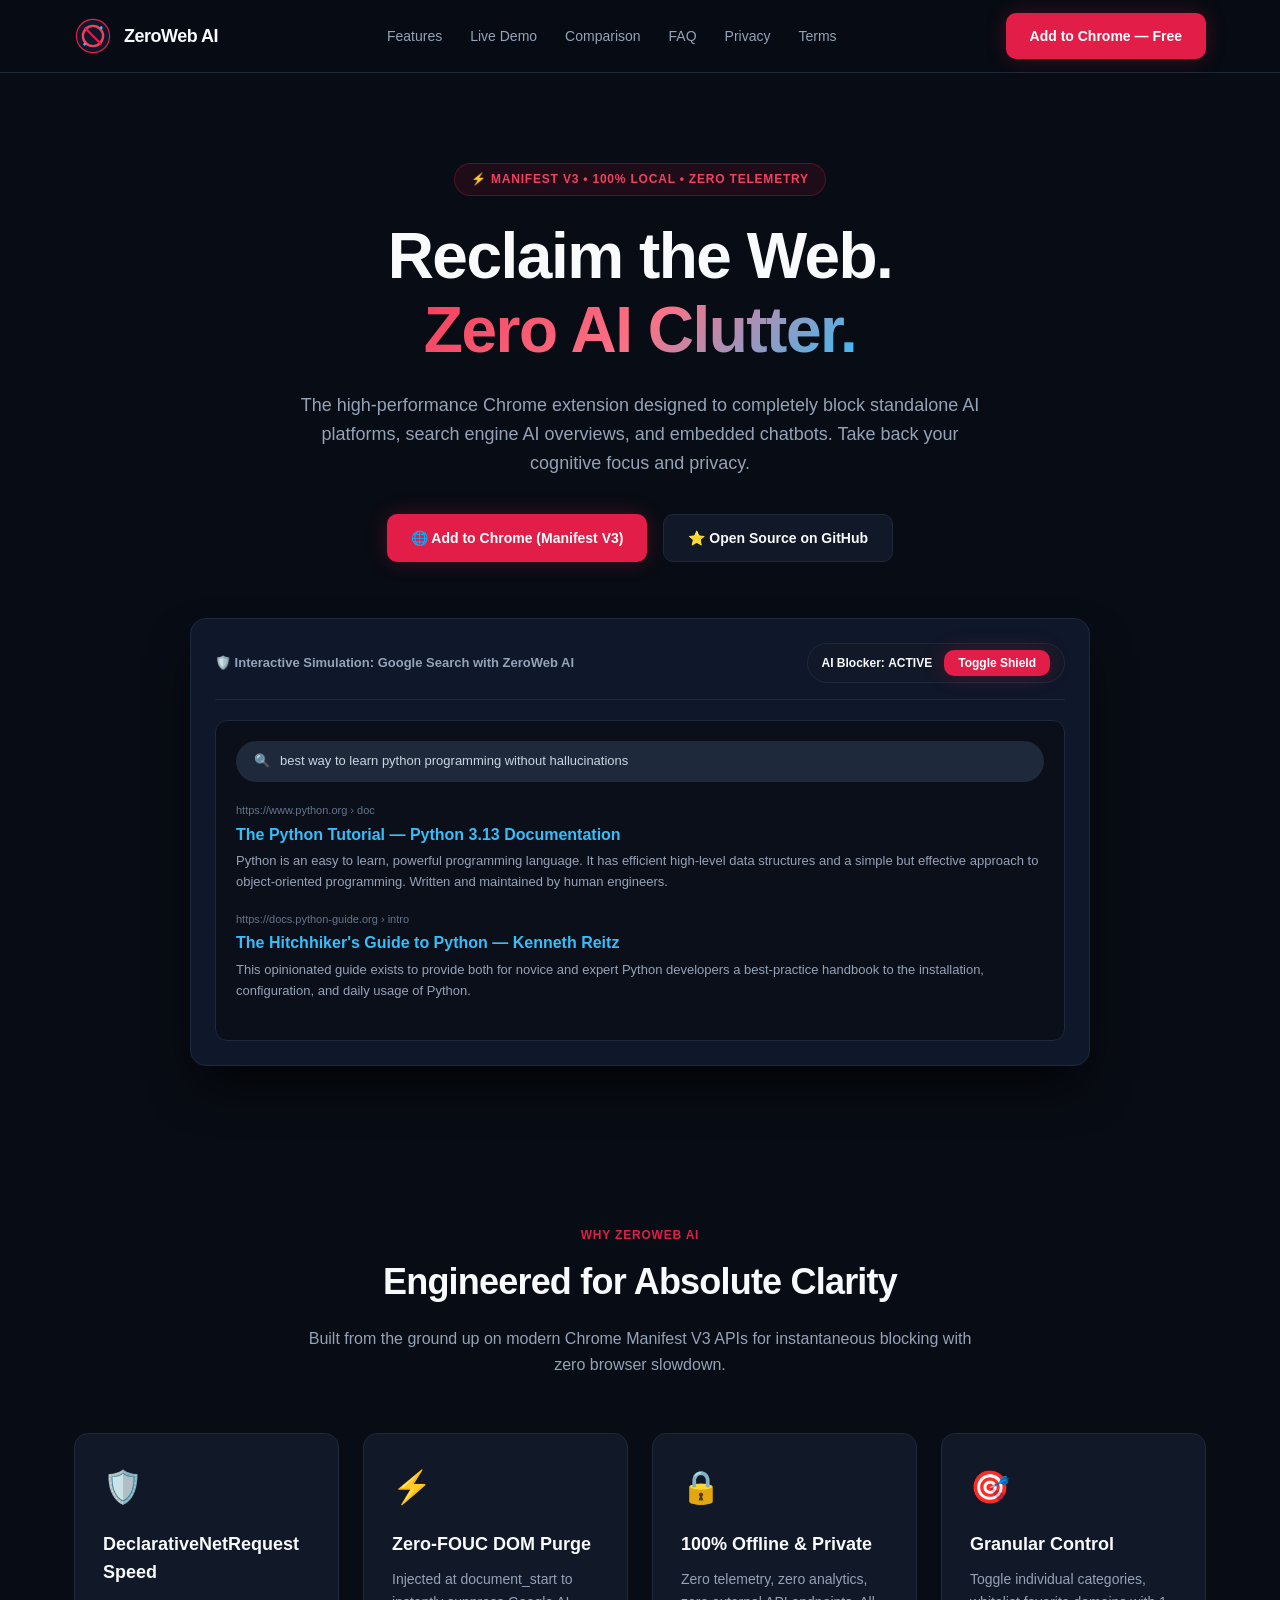
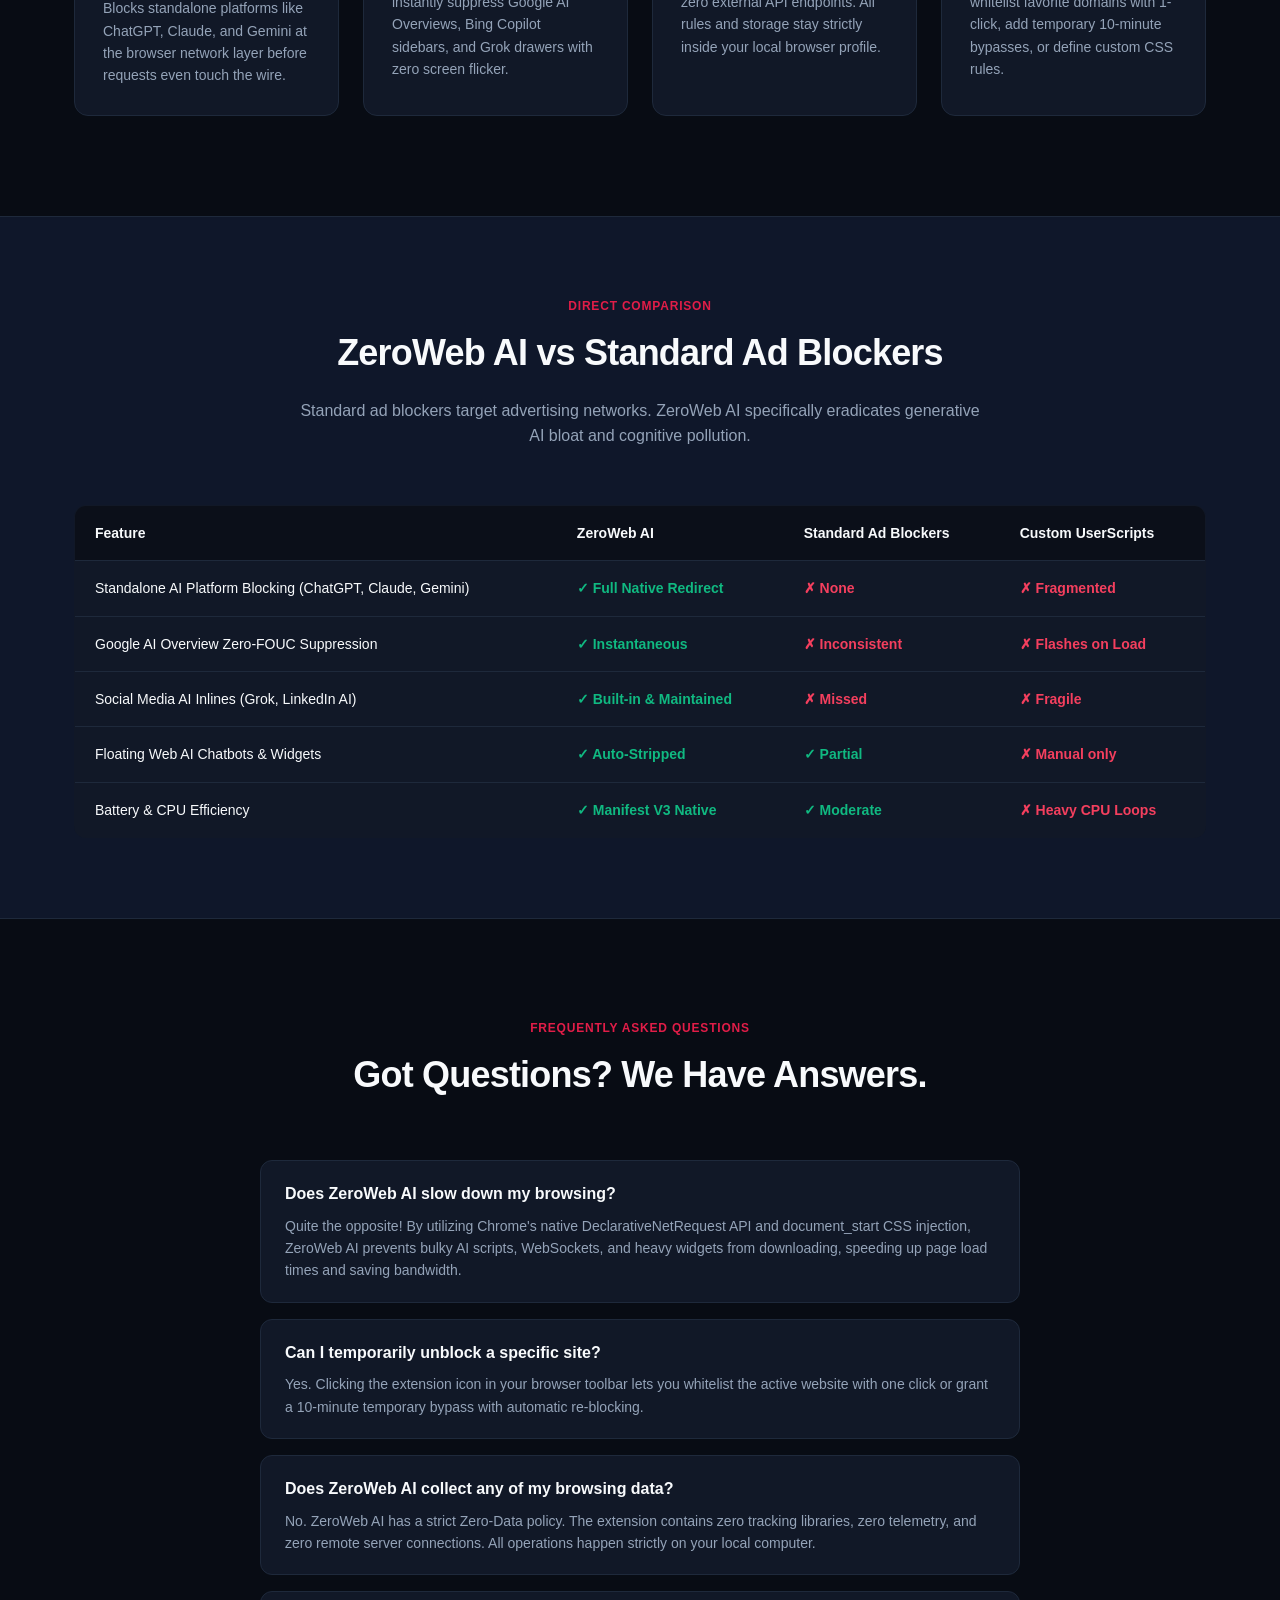
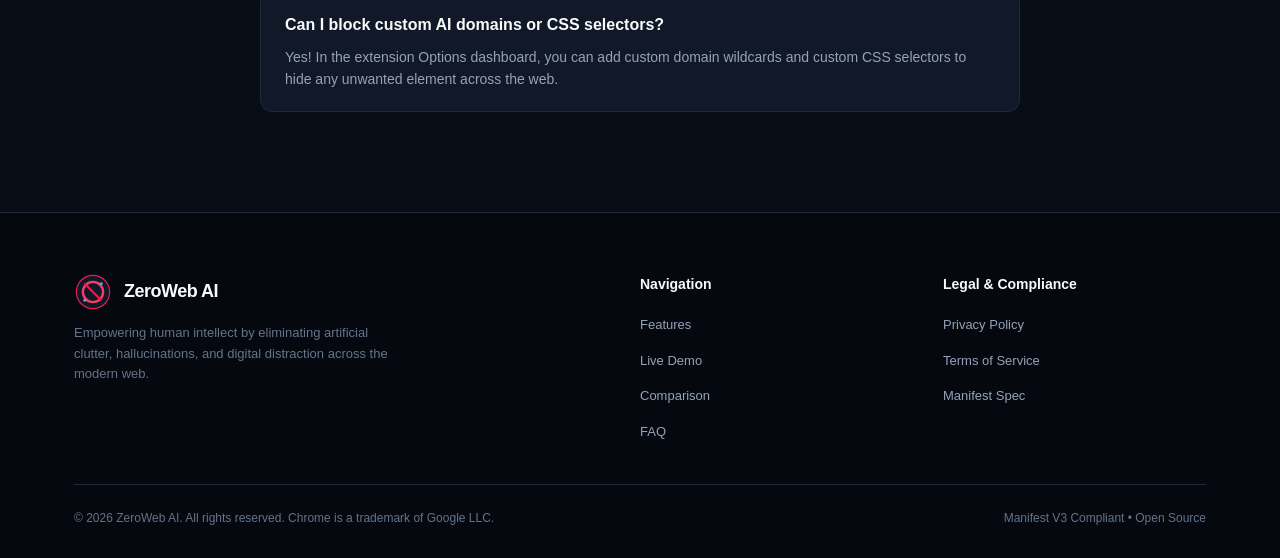
==== website/index.html @ 83c86792 "feat: complete initial production-ready build of ZeroWeb AI extension and website" ====
<!DOCTYPE html>
<html lang="en">
<head>
  <meta charset="UTF-8">
  <meta name="viewport" content="width=device-width, initial-scale=1.0">
  <title>ZeroWeb AI - The Ultimate AI Blocker Chrome Extension</title>
  <meta name="description" content="Block standalone generative AI platforms, search engine AI overviews, embedded chatbots, and AI clutter with native Manifest V3 speed. Reclaim a human web.">
  <link rel="icon" type="image/x-icon" href="favicon.ico">
  <link rel="stylesheet" href="styles.css">
</head>
<body>
  <!-- Header / Navigation -->
  <header class="site-header">
    <div class="container nav-wrap">
      <a href="index.html" class="brand">
        <svg xmlns="http://www.w3.org/2000/svg" viewBox="0 0 128 128" width="36" height="36" class="brand-logo">
          <circle cx="64" cy="64" r="56" fill="#0F172A" stroke="#E11D48" stroke-width="4" />
          <circle cx="64" cy="64" r="34" fill="none" stroke="#F43F5E" stroke-width="8" />
          <line x1="38" y1="38" x2="90" y2="90" stroke="#E11D48" stroke-width="8" stroke-linecap="round" />
          <circle cx="92" cy="36" r="4.5" fill="#38BDF8" />
          <circle cx="36" cy="92" r="4.5" fill="#38BDF8" />
        </svg>
        <span class="brand-title">ZeroWeb AI</span>
      </a>
      <nav class="nav-links">
        <a href="#features">Features</a>
        <a href="#demo">Live Demo</a>
        <a href="#comparison">Comparison</a>
        <a href="#faq">FAQ</a>
        <a href="privacy.html">Privacy</a>
        <a href="terms.html">Terms</a>
      </nav>
      <a href="#install" class="btn btn-primary">Add to Chrome — Free</a>
    </div>
  </header>

  <!-- Hero Section -->
  <section class="hero">
    <div class="container">
      <div class="hero-badge">⚡ Manifest V3 &bull; 100% Local &bull; Zero Telemetry</div>
      <h1>
        Reclaim the Web.<br>
        <span class="highlight">Zero AI Clutter.</span>
      </h1>
      <p class="hero-subtitle">
        The high-performance Chrome extension designed to completely block standalone AI platforms, search engine AI overviews, and embedded chatbots. Take back your cognitive focus and privacy.
      </p>

      <div class="hero-cta" id="install">
        <a href="#" class="btn btn-primary" onclick="alert('Ready to upload to Chrome Web Store! Load unpacked folder in chrome://extensions to use immediately.'); return false;">
          <span>🌐 Add to Chrome (Manifest V3)</span>
        </a>
        <a href="https://github.com" target="_blank" class="btn btn-secondary">
          <span>⭐ Open Source on GitHub</span>
        </a>
      </div>

      <!-- Interactive Before/After Demo -->
      <div class="demo-preview" id="demo">
        <div class="demo-bar">
          <div class="demo-title">
            <span>🛡️ Interactive Simulation: Google Search with ZeroWeb AI</span>
          </div>
          <div class="demo-toggle-switch">
            <span class="demo-switch-label" id="demoStatusLabel">AI Blocker: <strong>ACTIVE</strong></span>
            <button class="btn btn-primary" id="demoToggleBtn" style="padding: 6px 14px; font-size: 12px;">Toggle Shield</button>
          </div>
        </div>

        <div class="mock-search-engine">
          <div class="mock-search-input">
            <span>🔍</span>
            <span>best way to learn python programming without hallucinations</span>
          </div>

          <!-- Mock AI Overview Container (Toggled by user) -->
          <div class="mock-ai-overview" id="mockAiBox" style="display: none;">
            <div class="mock-ai-header">
              <span>✨ Generative AI Overview (Unverified)</span>
            </div>
            <div class="mock-ai-content">
              Python is a high-level programming language invented in 1991. You should try memorizing every library at once or installing random packages. Here is a hallucinated summary of things that might or might not work...
            </div>
          </div>

          <!-- Authentic Organic Results -->
          <div class="mock-result">
            <div class="mock-result-link">https://www.python.org &rsaquo; doc</div>
            <div class="mock-result-title">The Python Tutorial &mdash; Python 3.13 Documentation</div>
            <div class="mock-result-snippet">Python is an easy to learn, powerful programming language. It has efficient high-level data structures and a simple but effective approach to object-oriented programming. Written and maintained by human engineers.</div>
          </div>

          <div class="mock-result">
            <div class="mock-result-link">https://docs.python-guide.org &rsaquo; intro</div>
            <div class="mock-result-title">The Hitchhiker's Guide to Python &mdash; Kenneth Reitz</div>
            <div class="mock-result-snippet">This opinionated guide exists to provide both for novice and expert Python developers a best-practice handbook to the installation, configuration, and daily usage of Python.</div>
          </div>
        </div>
      </div>
    </div>
  </section>

  <!-- Features Grid -->
  <section class="features-section" id="features">
    <div class="container">
      <div class="section-header">
        <span class="section-tag">Why ZeroWeb AI</span>
        <h2>Engineered for Absolute Clarity</h2>
        <p>Built from the ground up on modern Chrome Manifest V3 APIs for instantaneous blocking with zero browser slowdown.</p>
      </div>

      <div class="features-grid">
        <div class="feature-card">
          <span class="feature-icon">🛡️</span>
          <h3>DeclarativeNetRequest Speed</h3>
          <p>Blocks standalone platforms like ChatGPT, Claude, and Gemini at the browser network layer before requests even touch the wire.</p>
        </div>

        <div class="feature-card">
          <span class="feature-icon">⚡</span>
          <h3>Zero-FOUC DOM Purge</h3>
          <p>Injected at document_start to instantly suppress Google AI Overviews, Bing Copilot sidebars, and Grok drawers with zero screen flicker.</p>
        </div>

        <div class="feature-card">
          <span class="feature-icon">🔒</span>
          <h3>100% Offline & Private</h3>
          <p>Zero telemetry, zero analytics, zero external API endpoints. All rules and storage stay strictly inside your local browser profile.</p>
        </div>

        <div class="feature-card">
          <span class="feature-icon">🎯</span>
          <h3>Granular Control</h3>
          <p>Toggle individual categories, whitelist favorite domains with 1-click, add temporary 10-minute bypasses, or define custom CSS rules.</p>
        </div>
      </div>
    </div>
  </section>

  <!-- Comparison Section -->
  <section class="comparison-section" id="comparison">
    <div class="container">
      <div class="section-header">
        <span class="section-tag">Direct Comparison</span>
        <h2>ZeroWeb AI vs Standard Ad Blockers</h2>
        <p>Standard ad blockers target advertising networks. ZeroWeb AI specifically eradicates generative AI bloat and cognitive pollution.</p>
      </div>

      <table class="comparison-table">
        <thead>
          <tr>
            <th>Feature</th>
            <th>ZeroWeb AI</th>
            <th>Standard Ad Blockers</th>
            <th>Custom UserScripts</th>
          </tr>
        </thead>
        <tbody>
          <tr>
            <td>Standalone AI Platform Blocking (ChatGPT, Claude, Gemini)</td>
            <td><span class="check">✓ Full Native Redirect</span></td>
            <td><span class="cross">✗ None</span></td>
            <td><span class="cross">✗ Fragmented</span></td>
          </tr>
          <tr>
            <td>Google AI Overview Zero-FOUC Suppression</td>
            <td><span class="check">✓ Instantaneous</span></td>
            <td><span class="cross">✗ Inconsistent</span></td>
            <td><span class="cross">✗ Flashes on Load</span></td>
          </tr>
          <tr>
            <td>Social Media AI Inlines (Grok, LinkedIn AI)</td>
            <td><span class="check">✓ Built-in & Maintained</span></td>
            <td><span class="cross">✗ Missed</span></td>
            <td><span class="cross">✗ Fragile</span></td>
          </tr>
          <tr>
            <td>Floating Web AI Chatbots & Widgets</td>
            <td><span class="check">✓ Auto-Stripped</span></td>
            <td><span class="check">✓ Partial</span></td>
            <td><span class="cross">✗ Manual only</span></td>
          </tr>
          <tr>
            <td>Battery & CPU Efficiency</td>
            <td><span class="check">✓ Manifest V3 Native</span></td>
            <td><span class="check">✓ Moderate</span></td>
            <td><span class="cross">✗ Heavy CPU Loops</span></td>
          </tr>
        </tbody>
      </table>
    </div>
  </section>

  <!-- FAQ Section -->
  <section class="faq-section" id="faq">
    <div class="container">
      <div class="section-header">
        <span class="section-tag">Frequently Asked Questions</span>
        <h2>Got Questions? We Have Answers.</h2>
      </div>

      <div class="faq-grid">
        <div class="faq-item">
          <h4>Does ZeroWeb AI slow down my browsing?</h4>
          <p>Quite the opposite! By utilizing Chrome's native DeclarativeNetRequest API and document_start CSS injection, ZeroWeb AI prevents bulky AI scripts, WebSockets, and heavy widgets from downloading, speeding up page load times and saving bandwidth.</p>
        </div>

        <div class="faq-item">
          <h4>Can I temporarily unblock a specific site?</h4>
          <p>Yes. Clicking the extension icon in your browser toolbar lets you whitelist the active website with one click or grant a 10-minute temporary bypass with automatic re-blocking.</p>
        </div>

        <div class="faq-item">
          <h4>Does ZeroWeb AI collect any of my browsing data?</h4>
          <p>No. ZeroWeb AI has a strict Zero-Data policy. The extension contains zero tracking libraries, zero telemetry, and zero remote server connections. All operations happen strictly on your local computer.</p>
        </div>

        <div class="faq-item">
          <h4>Can I block custom AI domains or CSS selectors?</h4>
          <p>Yes! In the extension Options dashboard, you can add custom domain wildcards and custom CSS selectors to hide any unwanted element across the web.</p>
        </div>
      </div>
    </div>
  </section>

  <!-- Footer -->
  <footer class="site-footer">
    <div class="container">
      <div class="footer-grid">
        <div>
          <div class="brand">
            <svg xmlns="http://www.w3.org/2000/svg" viewBox="0 0 128 128" width="32" height="32" class="brand-logo">
              <circle cx="64" cy="64" r="56" fill="#0F172A" stroke="#E11D48" stroke-width="4" />
              <circle cx="64" cy="64" r="34" fill="none" stroke="#F43F5E" stroke-width="8" />
              <line x1="38" y1="38" x2="90" y2="90" stroke="#E11D48" stroke-width="8" stroke-linecap="round" />
              <circle cx="92" cy="36" r="4.5" fill="#38BDF8" />
              <circle cx="36" cy="92" r="4.5" fill="#38BDF8" />
            </svg>
            <span class="brand-title">ZeroWeb AI</span>
          </div>
          <p class="footer-desc">
            Empowering human intellect by eliminating artificial clutter, hallucinations, and digital distraction across the modern web.
          </p>
        </div>
        <div class="footer-col">
          <h5>Navigation</h5>
          <ul>
            <li><a href="#features">Features</a></li>
            <li><a href="#demo">Live Demo</a></li>
            <li><a href="#comparison">Comparison</a></li>
            <li><a href="#faq">FAQ</a></li>
          </ul>
        </div>
        <div class="footer-col">
          <h5>Legal & Compliance</h5>
          <ul>
            <li><a href="privacy.html">Privacy Policy</a></li>
            <li><a href="terms.html">Terms of Service</a></li>
            <li><a href="../extension/manifest.json">Manifest Spec</a></li>
          </ul>
        </div>
      </div>

      <div class="footer-bottom">
        <span>&copy; 2026 ZeroWeb AI. All rights reserved. Chrome is a trademark of Google LLC.</span>
        <span>Manifest V3 Compliant &bull; Open Source</span>
      </div>
    </div>
  </footer>

  <!-- Demo Interactive Script -->
  <script>
    const demoToggleBtn = document.getElementById('demoToggleBtn');
    const mockAiBox = document.getElementById('mockAiBox');
    const demoStatusLabel = document.getElementById('demoStatusLabel');
    let isShieldActive = true;

    demoToggleBtn.addEventListener('click', () => {
      isShieldActive = !isShieldActive;
      if (isShieldActive) {
        mockAiBox.style.display = 'none';
        demoStatusLabel.innerHTML = 'AI Blocker: <strong style="color: #10b981;">ACTIVE</strong>';
        demoToggleBtn.textContent = 'Disable Shield';
        demoToggleBtn.className = 'btn btn-secondary';
      } else {
        mockAiBox.style.display = 'block';
        demoStatusLabel.innerHTML = 'AI Blocker: <strong style="color: #f43f5e;">PAUSED</strong>';
        demoToggleBtn.textContent = 'Enable Shield';
        demoToggleBtn.className = 'btn btn-primary';
      }
    });
  </script>
</body>
</html>
---- website/styles.css ----
/* ==========================================================================
   ZeroWeb AI - Promotional & Legal Static Website Stylesheet
   Modern, responsive, typography-rich dark aesthetic
   ========================================================================== */

:root {
  --bg-page: #080c14;
  --bg-surface: #0f172a;
  --bg-card: #111827;
  --bg-card-hover: #1e293b;
  --border: #1e293b;
  --border-highlight: #334155;
  --text-main: #f8fafc;
  --text-muted: #94a3b8;
  --text-dim: #64748b;
  --primary: #e11d48;
  --primary-hover: #f43f5e;
  --primary-glow: rgba(225, 29, 72, 0.25);
  --cyan: #38bdf8;
  --emerald: #10b981;
  --purple: #818cf8;
}

* {
  box-sizing: border-box;
  margin: 0;
  padding: 0;
}

html {
  scroll-behavior: smooth;
  font-family: -apple-system, BlinkMacSystemFont, "Segoe UI", Roboto, Oxygen, Ubuntu, Cantarell, sans-serif;
  background-color: var(--bg-page);
  color: var(--text-main);
  line-height: 1.6;
}

body {
  overflow-x: hidden;
}

/* Container */
.container {
  max-width: 1180px;
  margin: 0 auto;
  padding: 0 24px;
}

/* Header & Nav */
.site-header {
  position: sticky;
  top: 0;
  z-index: 100;
  background: rgba(8, 12, 20, 0.8);
  backdrop-filter: blur(16px);
  border-bottom: 1px solid var(--border);
}

.nav-wrap {
  display: flex;
  justify-content: space-between;
  align-items: center;
  height: 72px;
}

.brand {
  display: flex;
  align-items: center;
  gap: 12px;
  text-decoration: none;
}

.brand-logo {
  width: 38px;
  height: 38px;
  border-radius: 8px;
}

.brand-title {
  font-size: 18px;
  font-weight: 800;
  color: var(--text-main);
  letter-spacing: -0.5px;
}

.nav-links {
  display: flex;
  align-items: center;
  gap: 28px;
}

.nav-links a {
  color: var(--text-muted);
  text-decoration: none;
  font-size: 14px;
  font-weight: 500;
  transition: color 0.2s ease;
}

.nav-links a:hover {
  color: var(--text-main);
}

/* Buttons */
.btn {
  display: inline-flex;
  align-items: center;
  justify-content: center;
  gap: 8px;
  padding: 12px 24px;
  border-radius: 10px;
  font-size: 14px;
  font-weight: 600;
  text-decoration: none;
  cursor: pointer;
  border: none;
  transition: all 0.2s ease;
}

.btn-primary {
  background: var(--primary);
  color: #ffffff;
  box-shadow: 0 0 20px var(--primary-glow);
}

.btn-primary:hover {
  background: var(--primary-hover);
  transform: translateY(-1px);
  box-shadow: 0 0 28px rgba(225, 29, 72, 0.45);
}

.btn-secondary {
  background: var(--bg-card);
  color: var(--text-main);
  border: 1px solid var(--border);
}

.btn-secondary:hover {
  background: var(--bg-card-hover);
  border-color: var(--border-highlight);
}

/* Hero Section */
.hero {
  padding: 90px 0 60px;
  text-align: center;
  position: relative;
}

.hero-badge {
  display: inline-flex;
  align-items: center;
  gap: 8px;
  background: rgba(225, 29, 72, 0.1);
  border: 1px solid rgba(225, 29, 72, 0.3);
  color: var(--primary-hover);
  font-size: 12px;
  font-weight: 700;
  text-transform: uppercase;
  letter-spacing: 0.8px;
  padding: 6px 16px;
  border-radius: 20px;
  margin-bottom: 24px;
}

.hero h1 {
  font-size: clamp(36px, 5.5vw, 64px);
  font-weight: 900;
  letter-spacing: -1.5px;
  line-height: 1.15;
  margin-bottom: 24px;
}

.hero h1 .highlight {
  background: linear-gradient(135deg, #f43f5e 0%, #fb7185 50%, #38bdf8 100%);
  -webkit-background-clip: text;
  -webkit-text-fill-color: transparent;
}

.hero-subtitle {
  font-size: 18px;
  color: var(--text-muted);
  max-width: 680px;
  margin: 0 auto 36px;
  line-height: 1.6;
}

.hero-cta {
  display: flex;
  justify-content: center;
  gap: 16px;
  margin-bottom: 56px;
  flex-wrap: wrap;
}

/* Interactive Demo Showcase */
.demo-preview {
  background: var(--bg-surface);
  border: 1px solid var(--border);
  border-radius: 16px;
  padding: 24px;
  box-shadow: 0 25px 50px -12px rgba(0, 0, 0, 0.8);
  max-width: 900px;
  margin: 0 auto;
}

.demo-bar {
  display: flex;
  justify-content: space-between;
  align-items: center;
  padding-bottom: 16px;
  border-bottom: 1px solid var(--border);
  margin-bottom: 20px;
}

.demo-title {
  font-size: 13px;
  font-weight: 600;
  color: var(--text-muted);
  display: flex;
  align-items: center;
  gap: 8px;
}

.demo-toggle-switch {
  display: flex;
  align-items: center;
  gap: 12px;
  background: var(--bg-card);
  padding: 6px 14px;
  border-radius: 20px;
  border: 1px solid var(--border);
}

.demo-switch-label {
  font-size: 12px;
  font-weight: 600;
}

/* Mock Search Engine Page */
.mock-search-engine {
  text-align: left;
  background: #0b0f19;
  border: 1px solid var(--border);
  border-radius: 12px;
  padding: 20px;
}

.mock-search-input {
  background: #1e293b;
  border-radius: 24px;
  padding: 10px 18px;
  color: #cbd5e1;
  font-size: 13px;
  margin-bottom: 20px;
  display: flex;
  align-items: center;
  gap: 10px;
}

.mock-ai-overview {
  background: linear-gradient(135deg, rgba(225, 29, 72, 0.1) 0%, rgba(56, 189, 248, 0.1) 100%);
  border: 1px solid rgba(225, 29, 72, 0.3);
  border-radius: 10px;
  padding: 16px;
  margin-bottom: 20px;
  transition: all 0.3s ease;
}

.mock-ai-header {
  display: flex;
  align-items: center;
  gap: 8px;
  font-size: 13px;
  font-weight: 700;
  color: var(--cyan);
  margin-bottom: 8px;
}

.mock-ai-content {
  font-size: 12px;
  color: #cbd5e1;
  line-height: 1.5;
}

.mock-result {
  margin-bottom: 18px;
}

.mock-result-link {
  font-size: 11px;
  color: #64748b;
  margin-bottom: 2px;
}

.mock-result-title {
  font-size: 16px;
  font-weight: 600;
  color: var(--cyan);
  margin-bottom: 4px;
}

.mock-result-snippet {
  font-size: 13px;
  color: var(--text-muted);
}

/* Features Section */
.features-section {
  padding: 100px 0;
}

.section-header {
  text-align: center;
  max-width: 680px;
  margin: 0 auto 56px;
}

.section-tag {
  color: var(--primary);
  font-size: 12px;
  font-weight: 700;
  text-transform: uppercase;
  letter-spacing: 0.8px;
  margin-bottom: 8px;
  display: block;
}

.section-header h2 {
  font-size: 36px;
  font-weight: 800;
  letter-spacing: -0.8px;
  margin-bottom: 16px;
}

.section-header p {
  color: var(--text-muted);
  font-size: 16px;
}

.features-grid {
  display: grid;
  grid-template-columns: repeat(auto-fit, minmax(260px, 1fr));
  gap: 24px;
}

.feature-card {
  background: var(--bg-card);
  border: 1px solid var(--border);
  border-radius: 14px;
  padding: 28px;
  transition: transform 0.2s ease, border-color 0.2s ease;
}

.feature-card:hover {
  transform: translateY(-4px);
  border-color: var(--border-highlight);
}

.feature-icon {
  font-size: 32px;
  margin-bottom: 16px;
  display: inline-block;
}

.feature-card h3 {
  font-size: 18px;
  font-weight: 700;
  margin-bottom: 10px;
  color: var(--text-main);
}

.feature-card p {
  font-size: 14px;
  color: var(--text-muted);
  line-height: 1.6;
}

/* Comparison Section */
.comparison-section {
  padding: 80px 0;
  background: var(--bg-surface);
  border-top: 1px solid var(--border);
  border-bottom: 1px solid var(--border);
}

.comparison-table {
  width: 100%;
  border-collapse: collapse;
  margin-top: 36px;
  background: var(--bg-card);
  border-radius: 12px;
  overflow: hidden;
  border: 1px solid var(--border);
}

.comparison-table th,
.comparison-table td {
  padding: 16px 20px;
  text-align: left;
  border-bottom: 1px solid var(--border);
  font-size: 14px;
}

.comparison-table th {
  background: #0b0f19;
  font-weight: 700;
  color: var(--text-main);
}

.comparison-table tr:last-child td {
  border-bottom: none;
}

.check { color: var(--emerald); font-weight: bold; }
.cross { color: #f43f5e; font-weight: bold; }

/* FAQ Section */
.faq-section {
  padding: 100px 0;
}

.faq-grid {
  max-width: 760px;
  margin: 0 auto;
  display: flex;
  flex-direction: column;
  gap: 16px;
}

.faq-item {
  background: var(--bg-card);
  border: 1px solid var(--border);
  border-radius: 12px;
  padding: 20px 24px;
}

.faq-item h4 {
  font-size: 16px;
  font-weight: 600;
  margin-bottom: 8px;
  color: var(--text-main);
}

.faq-item p {
  font-size: 14px;
  color: var(--text-muted);
  line-height: 1.6;
}

/* Legal Pages Styling (Privacy & Terms) */
.legal-page {
  padding: 80px 0 120px;
}

.legal-header {
  margin-bottom: 48px;
  padding-bottom: 24px;
  border-bottom: 1px solid var(--border);
}

.legal-header h1 {
  font-size: 38px;
  font-weight: 800;
  margin-bottom: 12px;
}

.legal-header .effective-date {
  font-size: 14px;
  color: var(--text-muted);
}

.legal-content {
  max-width: 820px;
}

.legal-content section {
  margin-bottom: 40px;
}

.legal-content h2 {
  font-size: 22px;
  font-weight: 700;
  margin-bottom: 16px;
  color: var(--text-main);
  border-bottom: 1px solid var(--border);
  padding-bottom: 8px;
}

.legal-content p {
  font-size: 15px;
  color: var(--text-muted);
  line-height: 1.8;
  margin-bottom: 16px;
}

.legal-content ul {
  margin-left: 24px;
  margin-bottom: 18px;
}

.legal-content li {
  font-size: 14px;
  color: var(--text-muted);
  line-height: 1.7;
  margin-bottom: 8px;
}

/* Footer */
.site-footer {
  border-top: 1px solid var(--border);
  padding: 60px 0 30px;
  background: #05080e;
}

.footer-grid {
  display: grid;
  grid-template-columns: 2fr 1fr 1fr;
  gap: 40px;
  margin-bottom: 40px;
}

.footer-desc {
  font-size: 13px;
  color: var(--text-dim);
  max-width: 320px;
  margin-top: 12px;
}

.footer-col h5 {
  font-size: 14px;
  font-weight: 700;
  color: var(--text-main);
  margin-bottom: 16px;
}

.footer-col ul {
  list-style: none;
  display: flex;
  flex-direction: column;
  gap: 10px;
}

.footer-col a {
  font-size: 13px;
  color: var(--text-muted);
  text-decoration: none;
  transition: color 0.2s;
}

.footer-col a:hover {
  color: var(--text-main);
}

.footer-bottom {
  border-top: 1px solid var(--border);
  padding-top: 24px;
  display: flex;
  justify-content: space-between;
  font-size: 12px;
  color: var(--text-dim);
  flex-wrap: wrap;
  gap: 12px;
}

/* Responsive */
@media (max-width: 768px) {
  .nav-links {
    display: none;
  }
  .footer-grid {
    grid-template-columns: 1fr;
  }
  .demo-preview {
    padding: 14px;
  }
}
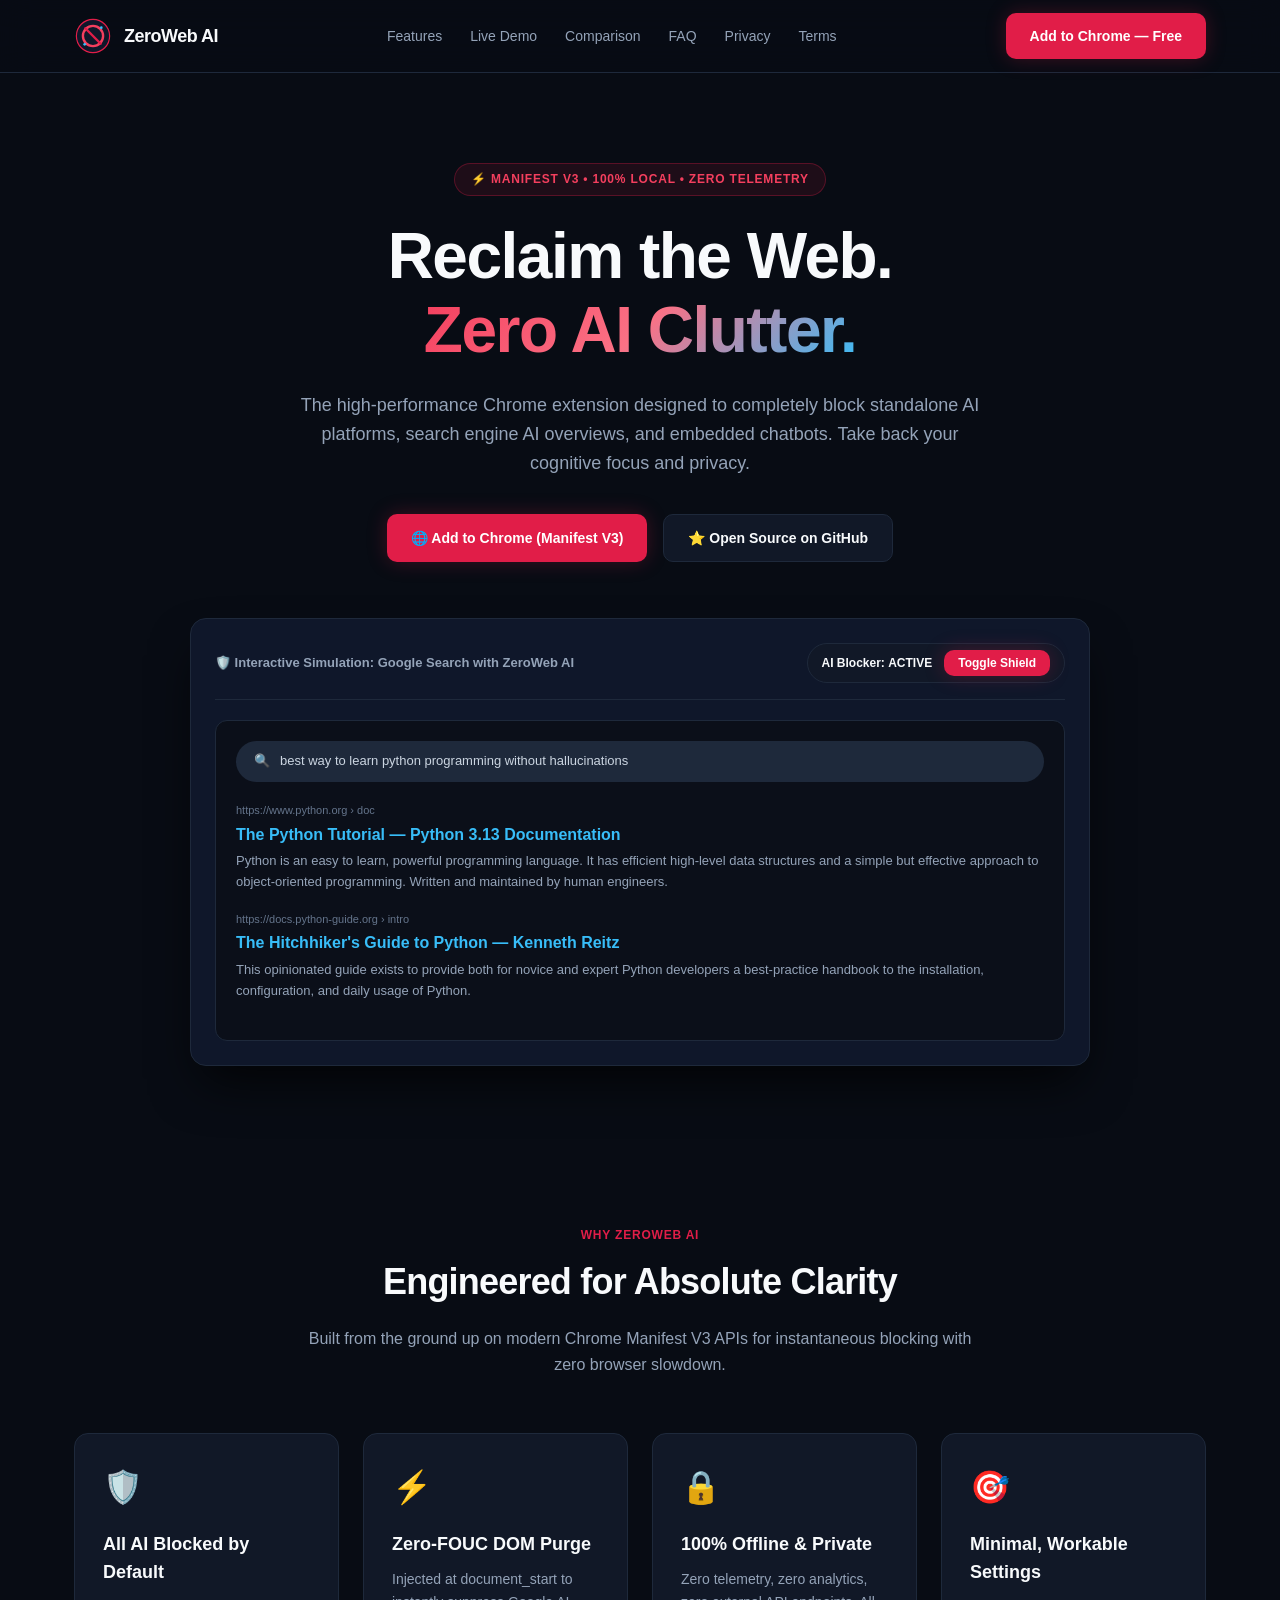
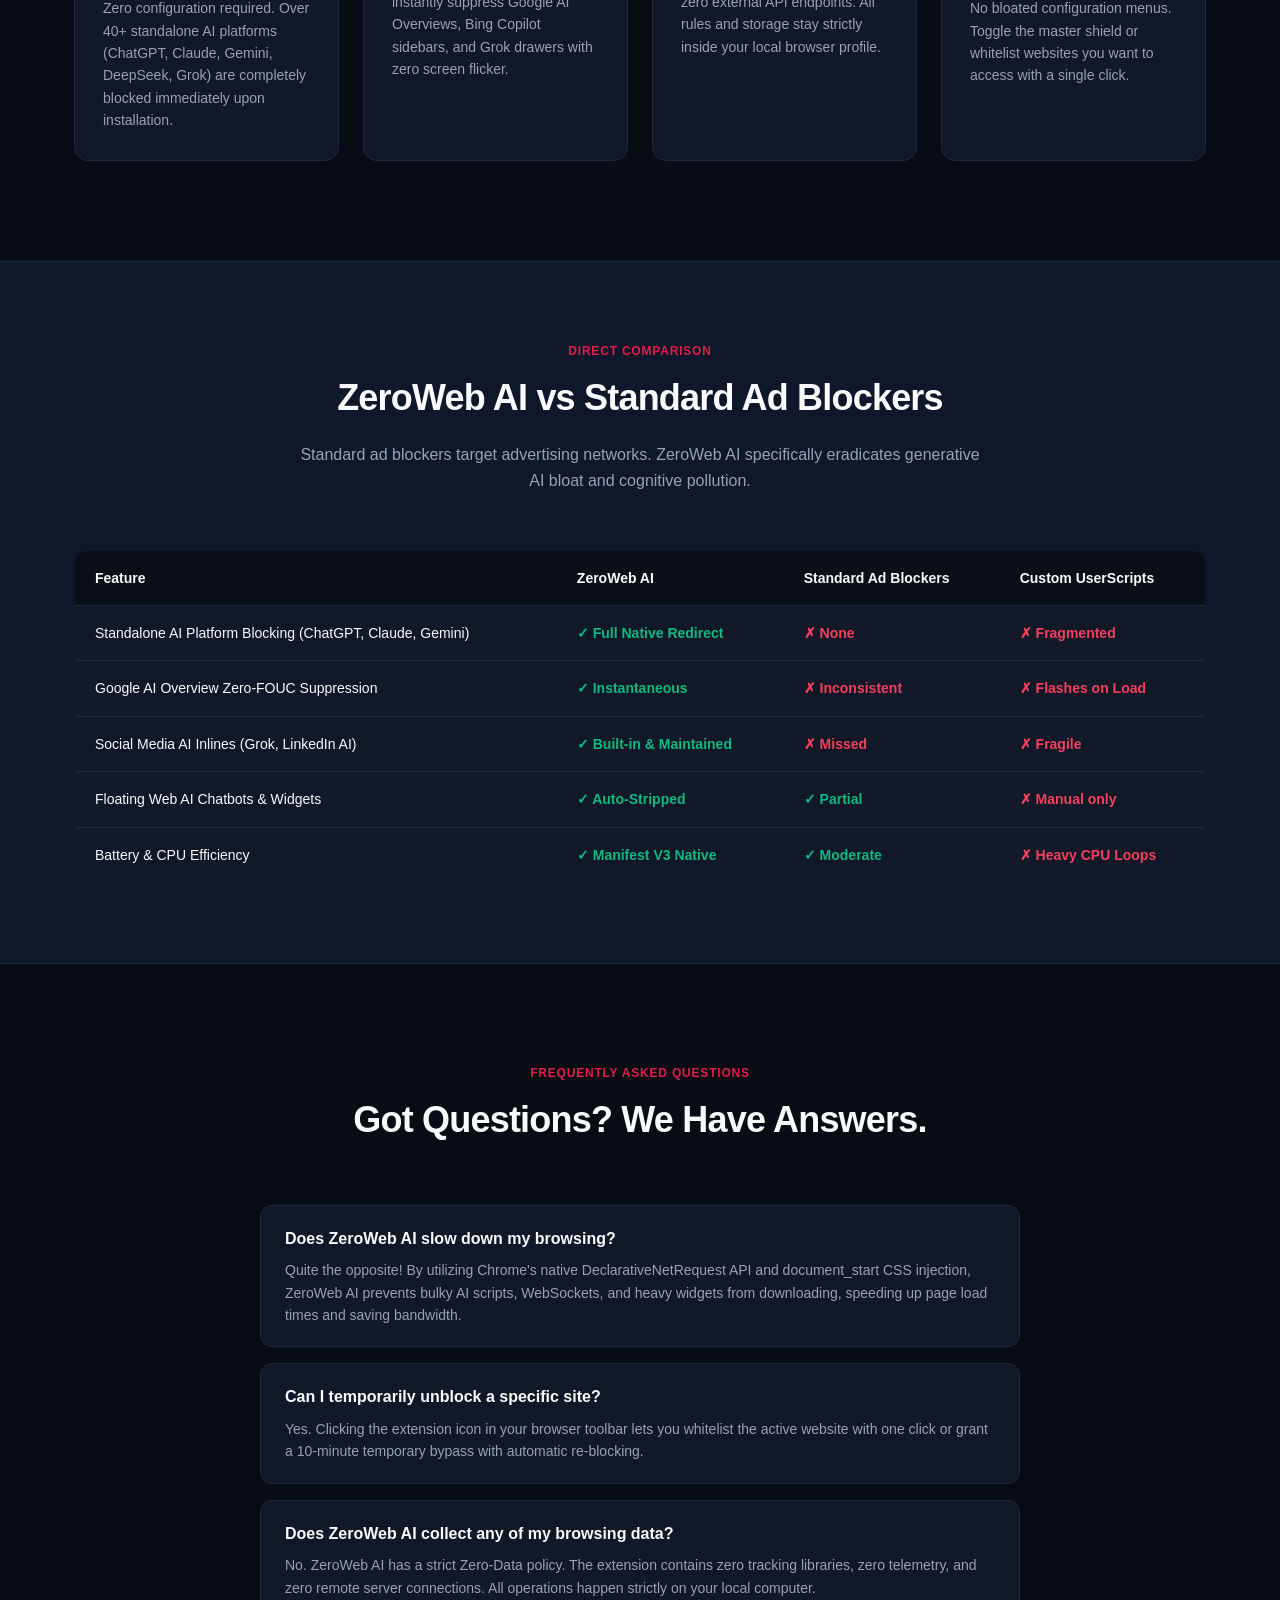
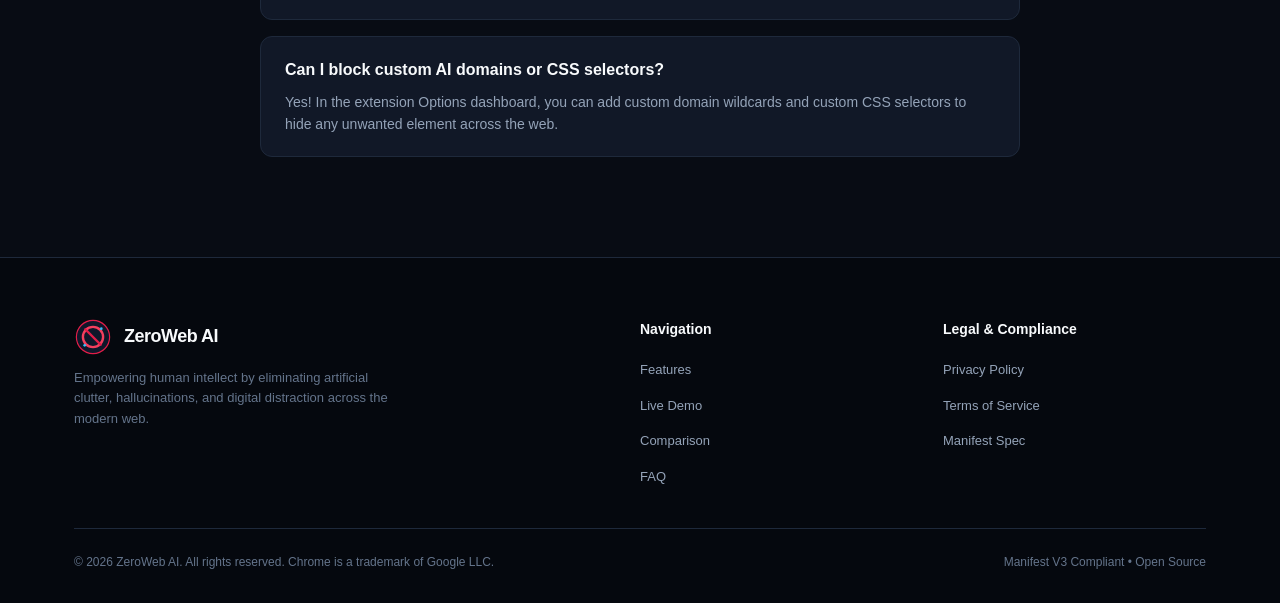
==== commit b82338e6: "refactor: streamline extension to zero-bloat workable settings with all AI blocked by default" ====
--- a/website/index.html
+++ b/website/index.html
@@ -112,8 +112,8 @@
       <div class="features-grid">
         <div class="feature-card">
           <span class="feature-icon">🛡️</span>
-          <h3>DeclarativeNetRequest Speed</h3>
-          <p>Blocks standalone platforms like ChatGPT, Claude, and Gemini at the browser network layer before requests even touch the wire.</p>
+          <h3>All AI Blocked by Default</h3>
+          <p>Zero configuration required. Over 40+ standalone AI platforms (ChatGPT, Claude, Gemini, DeepSeek, Grok) are completely blocked immediately upon installation.</p>
         </div>
 
         <div class="feature-card">
@@ -130,8 +130,8 @@
 
         <div class="feature-card">
           <span class="feature-icon">🎯</span>
-          <h3>Granular Control</h3>
-          <p>Toggle individual categories, whitelist favorite domains with 1-click, add temporary 10-minute bypasses, or define custom CSS rules.</p>
+          <h3>Minimal, Workable Settings</h3>
+          <p>No bloated configuration menus. Toggle the master shield or whitelist websites you want to access with a single click.</p>
         </div>
       </div>
     </div>
--- a/website/styles.css
+++ b/website/styles.css
@@ -575,3 +575,4 @@
     padding: 14px;
   }
 }
+
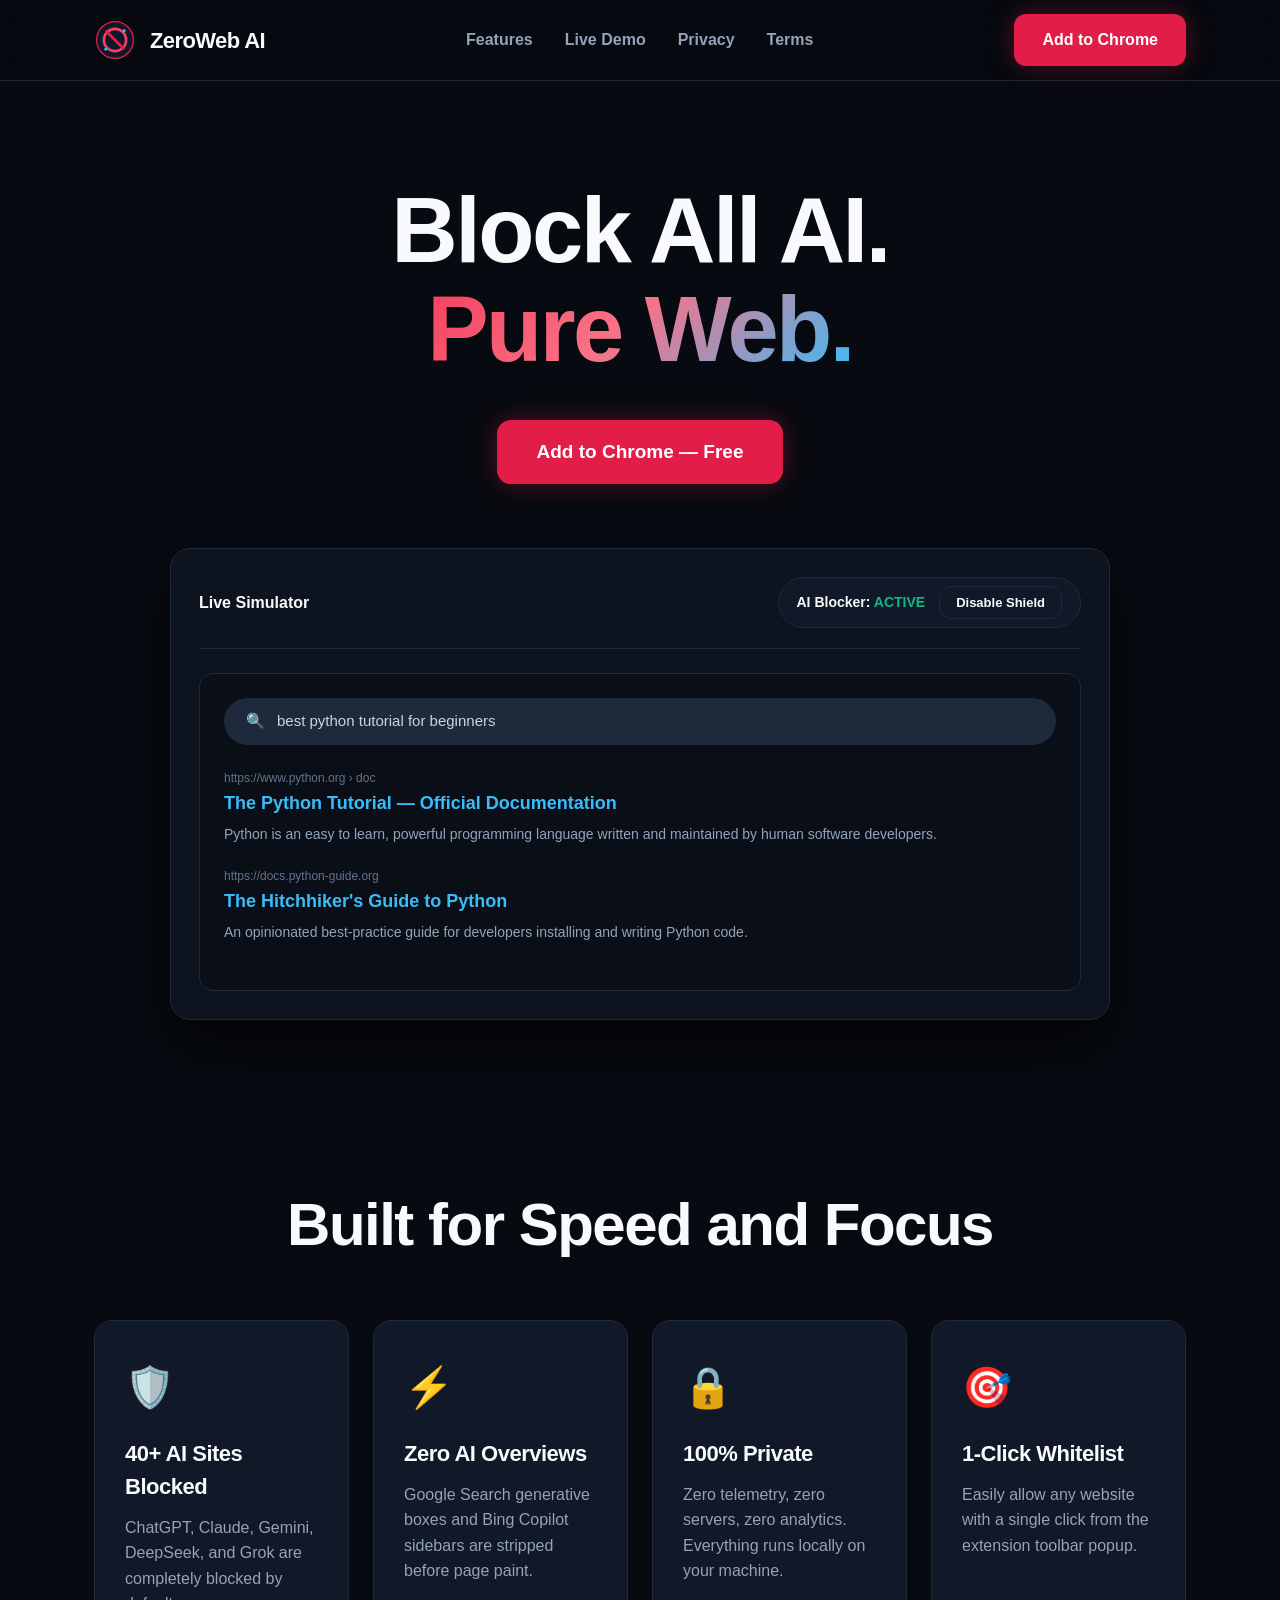
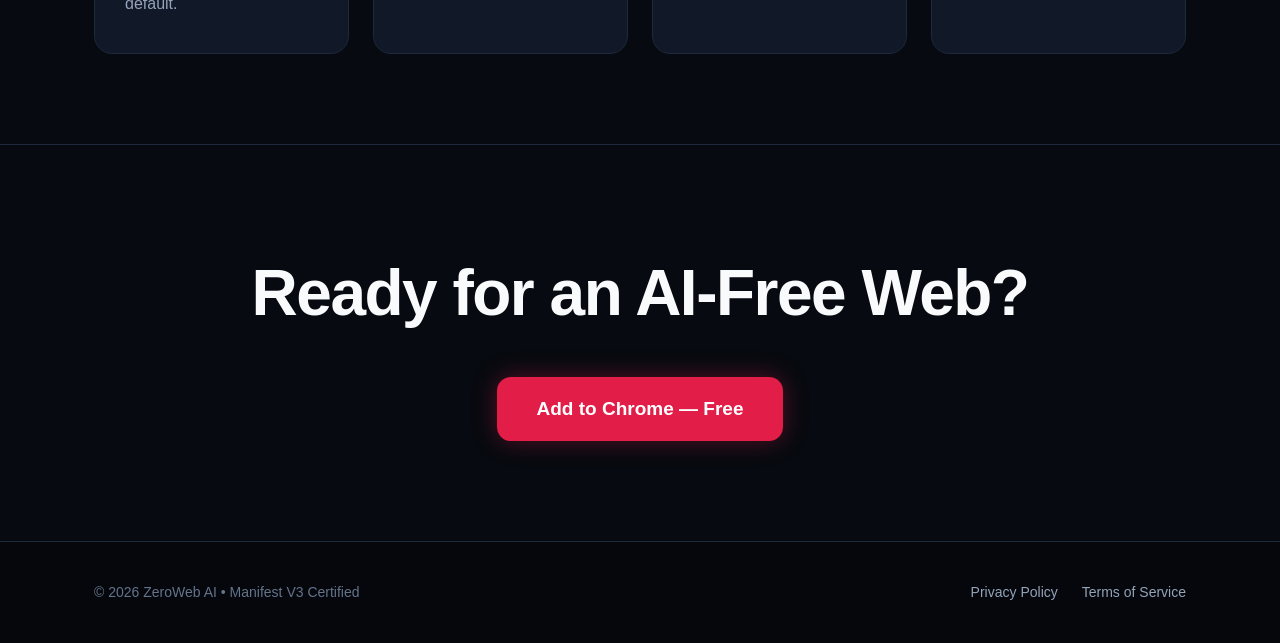
==== commit b1261ec8: "style: minimalist web with big bold typography and no subtitles" ====
--- a/website/index.html
+++ b/website/index.html
@@ -3,8 +3,8 @@
 <head>
   <meta charset="UTF-8">
   <meta name="viewport" content="width=device-width, initial-scale=1.0">
-  <title>ZeroWeb AI - The Ultimate AI Blocker Chrome Extension</title>
-  <meta name="description" content="Block standalone generative AI platforms, search engine AI overviews, embedded chatbots, and AI clutter with native Manifest V3 speed. Reclaim a human web.">
+  <title>ZeroWeb AI — Block All AI. Pure Web.</title>
+  <meta name="description" content="Block standalone AI platforms, search engine AI overviews, and embedded chatbots with native Manifest V3 speed.">
   <link rel="icon" type="image/x-icon" href="favicon.ico">
   <link rel="stylesheet" href="styles.css">
 </head>
@@ -13,7 +13,7 @@
   <header class="site-header">
     <div class="container nav-wrap">
       <a href="index.html" class="brand">
-        <svg xmlns="http://www.w3.org/2000/svg" viewBox="0 0 128 128" width="36" height="36" class="brand-logo">
+        <svg xmlns="http://www.w3.org/2000/svg" viewBox="0 0 128 128" width="40" height="40" class="brand-logo">
           <circle cx="64" cy="64" r="56" fill="#0F172A" stroke="#E11D48" stroke-width="4" />
           <circle cx="64" cy="64" r="34" fill="none" stroke="#F43F5E" stroke-width="8" />
           <line x1="38" y1="38" x2="90" y2="90" stroke="#E11D48" stroke-width="8" stroke-linecap="round" />
@@ -25,250 +25,123 @@
       <nav class="nav-links">
         <a href="#features">Features</a>
         <a href="#demo">Live Demo</a>
-        <a href="#comparison">Comparison</a>
-        <a href="#faq">FAQ</a>
         <a href="privacy.html">Privacy</a>
         <a href="terms.html">Terms</a>
       </nav>
-      <a href="#install" class="btn btn-primary">Add to Chrome — Free</a>
+      <a href="#install" class="btn btn-primary">Add to Chrome</a>
     </div>
   </header>
 
-  <!-- Hero Section -->
+  <!-- Hero Section (No subtitles, huge bold font) -->
   <section class="hero">
     <div class="container">
-      <div class="hero-badge">⚡ Manifest V3 &bull; 100% Local &bull; Zero Telemetry</div>
       <h1>
-        Reclaim the Web.<br>
-        <span class="highlight">Zero AI Clutter.</span>
+        Block All AI.<br>
+        <span class="highlight">Pure Web.</span>
       </h1>
-      <p class="hero-subtitle">
-        The high-performance Chrome extension designed to completely block standalone AI platforms, search engine AI overviews, and embedded chatbots. Take back your cognitive focus and privacy.
-      </p>
 
-      <div class="hero-cta" id="install">
-        <a href="#" class="btn btn-primary" onclick="alert('Ready to upload to Chrome Web Store! Load unpacked folder in chrome://extensions to use immediately.'); return false;">
-          <span>🌐 Add to Chrome (Manifest V3)</span>
-        </a>
-        <a href="https://github.com" target="_blank" class="btn btn-secondary">
-          <span>⭐ Open Source on GitHub</span>
+      <div class="hero-actions" id="install">
+        <a href="#" class="btn btn-primary btn-large" onclick="alert('Ready to upload! Load unpacked folder in chrome://extensions to use right away.'); return false;">
+          Add to Chrome — Free
         </a>
       </div>
 
       <!-- Interactive Before/After Demo -->
       <div class="demo-preview" id="demo">
         <div class="demo-bar">
-          <div class="demo-title">
-            <span>🛡️ Interactive Simulation: Google Search with ZeroWeb AI</span>
-          </div>
+          <span class="demo-title">Live Simulator</span>
           <div class="demo-toggle-switch">
-            <span class="demo-switch-label" id="demoStatusLabel">AI Blocker: <strong>ACTIVE</strong></span>
-            <button class="btn btn-primary" id="demoToggleBtn" style="padding: 6px 14px; font-size: 12px;">Toggle Shield</button>
+            <span class="demo-switch-label" id="demoStatusLabel">AI Blocker: <strong style="color: #10b981;">ACTIVE</strong></span>
+            <button class="btn btn-secondary" id="demoToggleBtn" style="padding: 8px 16px; font-size: 13px;">Disable Shield</button>
           </div>
         </div>
 
         <div class="mock-search-engine">
           <div class="mock-search-input">
             <span>🔍</span>
-            <span>best way to learn python programming without hallucinations</span>
+            <span>best python tutorial for beginners</span>
           </div>
 
           <!-- Mock AI Overview Container (Toggled by user) -->
           <div class="mock-ai-overview" id="mockAiBox" style="display: none;">
-            <div class="mock-ai-header">
-              <span>✨ Generative AI Overview (Unverified)</span>
-            </div>
+            <div class="mock-ai-header">✨ AI Overview (Unverified)</div>
             <div class="mock-ai-content">
-              Python is a high-level programming language invented in 1991. You should try memorizing every library at once or installing random packages. Here is a hallucinated summary of things that might or might not work...
+              Python was created in 1991. You should try random libraries and learn everything at once...
             </div>
           </div>
 
-          <!-- Authentic Organic Results -->
+          <!-- Clean Human Results -->
           <div class="mock-result">
             <div class="mock-result-link">https://www.python.org &rsaquo; doc</div>
-            <div class="mock-result-title">The Python Tutorial &mdash; Python 3.13 Documentation</div>
-            <div class="mock-result-snippet">Python is an easy to learn, powerful programming language. It has efficient high-level data structures and a simple but effective approach to object-oriented programming. Written and maintained by human engineers.</div>
+            <div class="mock-result-title">The Python Tutorial &mdash; Official Documentation</div>
+            <div class="mock-result-snippet">Python is an easy to learn, powerful programming language written and maintained by human software developers.</div>
           </div>
 
           <div class="mock-result">
-            <div class="mock-result-link">https://docs.python-guide.org &rsaquo; intro</div>
-            <div class="mock-result-title">The Hitchhiker's Guide to Python &mdash; Kenneth Reitz</div>
-            <div class="mock-result-snippet">This opinionated guide exists to provide both for novice and expert Python developers a best-practice handbook to the installation, configuration, and daily usage of Python.</div>
+            <div class="mock-result-link">https://docs.python-guide.org</div>
+            <div class="mock-result-title">The Hitchhiker's Guide to Python</div>
+            <div class="mock-result-snippet">An opinionated best-practice guide for developers installing and writing Python code.</div>
           </div>
         </div>
       </div>
     </div>
   </section>
 
-  <!-- Features Grid -->
+  <!-- Big Feature Cards (No subtitles, bold large font) -->
   <section class="features-section" id="features">
     <div class="container">
-      <div class="section-header">
-        <span class="section-tag">Why ZeroWeb AI</span>
-        <h2>Engineered for Absolute Clarity</h2>
-        <p>Built from the ground up on modern Chrome Manifest V3 APIs for instantaneous blocking with zero browser slowdown.</p>
-      </div>
+      <h2 class="section-title-big">Built for Speed and Focus</h2>
 
       <div class="features-grid">
         <div class="feature-card">
           <span class="feature-icon">🛡️</span>
-          <h3>All AI Blocked by Default</h3>
-          <p>Zero configuration required. Over 40+ standalone AI platforms (ChatGPT, Claude, Gemini, DeepSeek, Grok) are completely blocked immediately upon installation.</p>
+          <h3>40+ AI Sites Blocked</h3>
+          <p>ChatGPT, Claude, Gemini, DeepSeek, and Grok are completely blocked by default.</p>
         </div>
 
         <div class="feature-card">
           <span class="feature-icon">⚡</span>
-          <h3>Zero-FOUC DOM Purge</h3>
-          <p>Injected at document_start to instantly suppress Google AI Overviews, Bing Copilot sidebars, and Grok drawers with zero screen flicker.</p>
+          <h3>Zero AI Overviews</h3>
+          <p>Google Search generative boxes and Bing Copilot sidebars are stripped before page paint.</p>
         </div>
 
         <div class="feature-card">
           <span class="feature-icon">🔒</span>
-          <h3>100% Offline & Private</h3>
-          <p>Zero telemetry, zero analytics, zero external API endpoints. All rules and storage stay strictly inside your local browser profile.</p>
+          <h3>100% Private</h3>
+          <p>Zero telemetry, zero servers, zero analytics. Everything runs locally on your machine.</p>
         </div>
 
         <div class="feature-card">
           <span class="feature-icon">🎯</span>
-          <h3>Minimal, Workable Settings</h3>
-          <p>No bloated configuration menus. Toggle the master shield or whitelist websites you want to access with a single click.</p>
+          <h3>1-Click Whitelist</h3>
+          <p>Easily allow any website with a single click from the extension toolbar popup.</p>
         </div>
       </div>
     </div>
   </section>
 
-  <!-- Comparison Section -->
-  <section class="comparison-section" id="comparison">
+  <!-- Big CTA Banner -->
+  <section class="cta-banner">
     <div class="container">
-      <div class="section-header">
-        <span class="section-tag">Direct Comparison</span>
-        <h2>ZeroWeb AI vs Standard Ad Blockers</h2>
-        <p>Standard ad blockers target advertising networks. ZeroWeb AI specifically eradicates generative AI bloat and cognitive pollution.</p>
-      </div>
-
-      <table class="comparison-table">
-        <thead>
-          <tr>
-            <th>Feature</th>
-            <th>ZeroWeb AI</th>
-            <th>Standard Ad Blockers</th>
-            <th>Custom UserScripts</th>
-          </tr>
-        </thead>
-        <tbody>
-          <tr>
-            <td>Standalone AI Platform Blocking (ChatGPT, Claude, Gemini)</td>
-            <td><span class="check">✓ Full Native Redirect</span></td>
-            <td><span class="cross">✗ None</span></td>
-            <td><span class="cross">✗ Fragmented</span></td>
-          </tr>
-          <tr>
-            <td>Google AI Overview Zero-FOUC Suppression</td>
-            <td><span class="check">✓ Instantaneous</span></td>
-            <td><span class="cross">✗ Inconsistent</span></td>
-            <td><span class="cross">✗ Flashes on Load</span></td>
-          </tr>
-          <tr>
-            <td>Social Media AI Inlines (Grok, LinkedIn AI)</td>
-            <td><span class="check">✓ Built-in & Maintained</span></td>
-            <td><span class="cross">✗ Missed</span></td>
-            <td><span class="cross">✗ Fragile</span></td>
-          </tr>
-          <tr>
-            <td>Floating Web AI Chatbots & Widgets</td>
-            <td><span class="check">✓ Auto-Stripped</span></td>
-            <td><span class="check">✓ Partial</span></td>
-            <td><span class="cross">✗ Manual only</span></td>
-          </tr>
-          <tr>
-            <td>Battery & CPU Efficiency</td>
-            <td><span class="check">✓ Manifest V3 Native</span></td>
-            <td><span class="check">✓ Moderate</span></td>
-            <td><span class="cross">✗ Heavy CPU Loops</span></td>
-          </tr>
-        </tbody>
-      </table>
+      <h2>Ready for an AI-Free Web?</h2>
+      <a href="#install" class="btn btn-primary btn-large" onclick="alert('Ready to upload! Load unpacked folder in chrome://extensions to use right away.'); return false;">
+        Add to Chrome — Free
+      </a>
     </div>
   </section>
 
-  <!-- FAQ Section -->
-  <section class="faq-section" id="faq">
-    <div class="container">
-      <div class="section-header">
-        <span class="section-tag">Frequently Asked Questions</span>
-        <h2>Got Questions? We Have Answers.</h2>
-      </div>
-
-      <div class="faq-grid">
-        <div class="faq-item">
-          <h4>Does ZeroWeb AI slow down my browsing?</h4>
-          <p>Quite the opposite! By utilizing Chrome's native DeclarativeNetRequest API and document_start CSS injection, ZeroWeb AI prevents bulky AI scripts, WebSockets, and heavy widgets from downloading, speeding up page load times and saving bandwidth.</p>
-        </div>
-
-        <div class="faq-item">
-          <h4>Can I temporarily unblock a specific site?</h4>
-          <p>Yes. Clicking the extension icon in your browser toolbar lets you whitelist the active website with one click or grant a 10-minute temporary bypass with automatic re-blocking.</p>
-        </div>
-
-        <div class="faq-item">
-          <h4>Does ZeroWeb AI collect any of my browsing data?</h4>
-          <p>No. ZeroWeb AI has a strict Zero-Data policy. The extension contains zero tracking libraries, zero telemetry, and zero remote server connections. All operations happen strictly on your local computer.</p>
-        </div>
-
-        <div class="faq-item">
-          <h4>Can I block custom AI domains or CSS selectors?</h4>
-          <p>Yes! In the extension Options dashboard, you can add custom domain wildcards and custom CSS selectors to hide any unwanted element across the web.</p>
-        </div>
-      </div>
-    </div>
-  </section>
-
-  <!-- Footer -->
+  <!-- Minimal Footer -->
   <footer class="site-footer">
-    <div class="container">
-      <div class="footer-grid">
-        <div>
-          <div class="brand">
-            <svg xmlns="http://www.w3.org/2000/svg" viewBox="0 0 128 128" width="32" height="32" class="brand-logo">
-              <circle cx="64" cy="64" r="56" fill="#0F172A" stroke="#E11D48" stroke-width="4" />
-              <circle cx="64" cy="64" r="34" fill="none" stroke="#F43F5E" stroke-width="8" />
-              <line x1="38" y1="38" x2="90" y2="90" stroke="#E11D48" stroke-width="8" stroke-linecap="round" />
-              <circle cx="92" cy="36" r="4.5" fill="#38BDF8" />
-              <circle cx="36" cy="92" r="4.5" fill="#38BDF8" />
-            </svg>
-            <span class="brand-title">ZeroWeb AI</span>
-          </div>
-          <p class="footer-desc">
-            Empowering human intellect by eliminating artificial clutter, hallucinations, and digital distraction across the modern web.
-          </p>
-        </div>
-        <div class="footer-col">
-          <h5>Navigation</h5>
-          <ul>
-            <li><a href="#features">Features</a></li>
-            <li><a href="#demo">Live Demo</a></li>
-            <li><a href="#comparison">Comparison</a></li>
-            <li><a href="#faq">FAQ</a></li>
-          </ul>
-        </div>
-        <div class="footer-col">
-          <h5>Legal & Compliance</h5>
-          <ul>
-            <li><a href="privacy.html">Privacy Policy</a></li>
-            <li><a href="terms.html">Terms of Service</a></li>
-            <li><a href="../extension/manifest.json">Manifest Spec</a></li>
-          </ul>
-        </div>
-      </div>
-
-      <div class="footer-bottom">
-        <span>&copy; 2026 ZeroWeb AI. All rights reserved. Chrome is a trademark of Google LLC.</span>
-        <span>Manifest V3 Compliant &bull; Open Source</span>
+    <div class="container footer-wrap">
+      <span class="footer-copy">&copy; 2026 ZeroWeb AI &bull; Manifest V3 Certified</span>
+      <div class="footer-links">
+        <a href="privacy.html">Privacy Policy</a>
+        <a href="terms.html">Terms of Service</a>
       </div>
     </div>
   </footer>
 
-  <!-- Demo Interactive Script -->
+  <!-- Demo Script -->
   <script>
     const demoToggleBtn = document.getElementById('demoToggleBtn');
     const mockAiBox = document.getElementById('mockAiBox');
--- a/website/styles.css
+++ b/website/styles.css
@@ -1,24 +1,21 @@
 /* ==========================================================================
-   ZeroWeb AI - Promotional & Legal Static Website Stylesheet
-   Modern, responsive, typography-rich dark aesthetic
+   ZeroWeb AI - Big Font, Minimalist Modern Stylesheet
+   Zero clutter, no subtitles, bold typography, high impact
    ========================================================================== */
 
 :root {
-  --bg-page: #080c14;
-  --bg-surface: #0f172a;
+  --bg-page: #070a10;
+  --bg-surface: #0d131f;
   --bg-card: #111827;
-  --bg-card-hover: #1e293b;
+  --bg-card-hover: #172133;
   --border: #1e293b;
-  --border-highlight: #334155;
+  --border-glow: rgba(225, 29, 72, 0.25);
   --text-main: #f8fafc;
   --text-muted: #94a3b8;
-  --text-dim: #64748b;
   --primary: #e11d48;
   --primary-hover: #f43f5e;
-  --primary-glow: rgba(225, 29, 72, 0.25);
   --cyan: #38bdf8;
   --emerald: #10b981;
-  --purple: #818cf8;
 }
 
 * {
@@ -32,27 +29,26 @@
   font-family: -apple-system, BlinkMacSystemFont, "Segoe UI", Roboto, Oxygen, Ubuntu, Cantarell, sans-serif;
   background-color: var(--bg-page);
   color: var(--text-main);
-  line-height: 1.6;
+  line-height: 1.5;
 }
 
 body {
   overflow-x: hidden;
 }
 
-/* Container */
 .container {
-  max-width: 1180px;
+  max-width: 1140px;
   margin: 0 auto;
   padding: 0 24px;
 }
 
-/* Header & Nav */
+/* Header */
 .site-header {
   position: sticky;
   top: 0;
   z-index: 100;
-  background: rgba(8, 12, 20, 0.8);
-  backdrop-filter: blur(16px);
+  background: rgba(7, 10, 16, 0.85);
+  backdrop-filter: blur(20px);
   border-bottom: 1px solid var(--border);
 }
 
@@ -60,40 +56,39 @@
   display: flex;
   justify-content: space-between;
   align-items: center;
-  height: 72px;
+  height: 80px;
 }
 
 .brand {
   display: flex;
   align-items: center;
-  gap: 12px;
+  gap: 14px;
   text-decoration: none;
 }
 
 .brand-logo {
-  width: 38px;
-  height: 38px;
-  border-radius: 8px;
+  width: 42px;
+  height: 42px;
 }
 
 .brand-title {
-  font-size: 18px;
+  font-size: 22px;
   font-weight: 800;
   color: var(--text-main);
-  letter-spacing: -0.5px;
+  letter-spacing: -0.6px;
 }
 
 .nav-links {
   display: flex;
   align-items: center;
-  gap: 28px;
+  gap: 32px;
 }
 
 .nav-links a {
   color: var(--text-muted);
   text-decoration: none;
-  font-size: 14px;
-  font-weight: 500;
+  font-size: 16px;
+  font-weight: 600;
   transition: color 0.2s ease;
 }
 
@@ -101,32 +96,38 @@
   color: var(--text-main);
 }
 
-/* Buttons */
+/* Big Buttons */
 .btn {
   display: inline-flex;
   align-items: center;
   justify-content: center;
-  gap: 8px;
-  padding: 12px 24px;
-  border-radius: 10px;
-  font-size: 14px;
-  font-weight: 600;
+  gap: 10px;
+  padding: 14px 28px;
+  border-radius: 12px;
+  font-size: 16px;
+  font-weight: 700;
   text-decoration: none;
   cursor: pointer;
   border: none;
   transition: all 0.2s ease;
 }
 
+.btn-large {
+  padding: 18px 40px;
+  font-size: 19px;
+  border-radius: 14px;
+}
+
 .btn-primary {
   background: var(--primary);
   color: #ffffff;
-  box-shadow: 0 0 20px var(--primary-glow);
+  box-shadow: 0 0 25px rgba(225, 29, 72, 0.35);
 }
 
 .btn-primary:hover {
   background: var(--primary-hover);
-  transform: translateY(-1px);
-  box-shadow: 0 0 28px rgba(225, 29, 72, 0.45);
+  transform: translateY(-2px);
+  box-shadow: 0 0 35px rgba(225, 29, 72, 0.55);
 }
 
 .btn-secondary {
@@ -137,59 +138,34 @@
 
 .btn-secondary:hover {
   background: var(--bg-card-hover);
-  border-color: var(--border-highlight);
+  border-color: #334155;
 }
 
 /* Hero Section */
 .hero {
-  padding: 90px 0 60px;
+  padding: 100px 0 70px;
   text-align: center;
-  position: relative;
-}
-
-.hero-badge {
-  display: inline-flex;
-  align-items: center;
-  gap: 8px;
-  background: rgba(225, 29, 72, 0.1);
-  border: 1px solid rgba(225, 29, 72, 0.3);
-  color: var(--primary-hover);
-  font-size: 12px;
-  font-weight: 700;
-  text-transform: uppercase;
-  letter-spacing: 0.8px;
-  padding: 6px 16px;
-  border-radius: 20px;
-  margin-bottom: 24px;
 }
 
 .hero h1 {
-  font-size: clamp(36px, 5.5vw, 64px);
+  font-size: clamp(52px, 8.5vw, 92px);
   font-weight: 900;
-  letter-spacing: -1.5px;
-  line-height: 1.15;
-  margin-bottom: 24px;
+  letter-spacing: -2.5px;
+  line-height: 1.08;
+  margin-bottom: 40px;
 }
 
 .hero h1 .highlight {
-  background: linear-gradient(135deg, #f43f5e 0%, #fb7185 50%, #38bdf8 100%);
+  background: linear-gradient(135deg, #f43f5e 0%, #fb7185 45%, #38bdf8 100%);
   -webkit-background-clip: text;
   -webkit-text-fill-color: transparent;
 }
 
-.hero-subtitle {
-  font-size: 18px;
-  color: var(--text-muted);
-  max-width: 680px;
-  margin: 0 auto 36px;
-  line-height: 1.6;
-}
-
-.hero-cta {
+.hero-actions {
   display: flex;
   justify-content: center;
-  gap: 16px;
-  margin-bottom: 56px;
+  gap: 20px;
+  margin-bottom: 64px;
   flex-wrap: wrap;
 }
 
@@ -197,10 +173,10 @@
 .demo-preview {
   background: var(--bg-surface);
   border: 1px solid var(--border);
-  border-radius: 16px;
-  padding: 24px;
-  box-shadow: 0 25px 50px -12px rgba(0, 0, 0, 0.8);
-  max-width: 900px;
+  border-radius: 20px;
+  padding: 28px;
+  box-shadow: 0 30px 60px -15px rgba(0, 0, 0, 0.85);
+  max-width: 940px;
   margin: 0 auto;
 }
 
@@ -208,371 +184,246 @@
   display: flex;
   justify-content: space-between;
   align-items: center;
-  padding-bottom: 16px;
+  padding-bottom: 20px;
   border-bottom: 1px solid var(--border);
-  margin-bottom: 20px;
+  margin-bottom: 24px;
 }
 
 .demo-title {
-  font-size: 13px;
-  font-weight: 600;
-  color: var(--text-muted);
-  display: flex;
-  align-items: center;
-  gap: 8px;
+  font-size: 16px;
+  font-weight: 700;
+  color: var(--text-main);
 }
 
 .demo-toggle-switch {
   display: flex;
   align-items: center;
-  gap: 12px;
+  gap: 14px;
   background: var(--bg-card);
-  padding: 6px 14px;
-  border-radius: 20px;
+  padding: 8px 18px;
+  border-radius: 30px;
   border: 1px solid var(--border);
 }
 
 .demo-switch-label {
-  font-size: 12px;
-  font-weight: 600;
-}
-
-/* Mock Search Engine Page */
+  font-size: 14px;
+  font-weight: 700;
+}
+
+/* Mock Search Engine */
 .mock-search-engine {
   text-align: left;
-  background: #0b0f19;
+  background: #090e17;
   border: 1px solid var(--border);
+  border-radius: 14px;
+  padding: 24px;
+}
+
+.mock-search-input {
+  background: #1e293b;
+  border-radius: 30px;
+  padding: 12px 22px;
+  color: #cbd5e1;
+  font-size: 15px;
+  font-weight: 500;
+  margin-bottom: 24px;
+  display: flex;
+  align-items: center;
+  gap: 12px;
+}
+
+.mock-ai-overview {
+  background: linear-gradient(135deg, rgba(225, 29, 72, 0.15) 0%, rgba(56, 189, 248, 0.12) 100%);
+  border: 1px solid rgba(225, 29, 72, 0.4);
   border-radius: 12px;
   padding: 20px;
-}
-
-.mock-search-input {
-  background: #1e293b;
-  border-radius: 24px;
-  padding: 10px 18px;
+  margin-bottom: 24px;
+}
+
+.mock-ai-header {
+  font-size: 15px;
+  font-weight: 800;
+  color: var(--cyan);
+  margin-bottom: 10px;
+}
+
+.mock-ai-content {
+  font-size: 14px;
   color: #cbd5e1;
-  font-size: 13px;
-  margin-bottom: 20px;
-  display: flex;
-  align-items: center;
-  gap: 10px;
-}
-
-.mock-ai-overview {
-  background: linear-gradient(135deg, rgba(225, 29, 72, 0.1) 0%, rgba(56, 189, 248, 0.1) 100%);
-  border: 1px solid rgba(225, 29, 72, 0.3);
-  border-radius: 10px;
-  padding: 16px;
-  margin-bottom: 20px;
-  transition: all 0.3s ease;
-}
-
-.mock-ai-header {
-  display: flex;
-  align-items: center;
-  gap: 8px;
-  font-size: 13px;
+  line-height: 1.6;
+}
+
+.mock-result {
+  margin-bottom: 22px;
+}
+
+.mock-result-link {
+  font-size: 12px;
+  color: #64748b;
+  margin-bottom: 3px;
+}
+
+.mock-result-title {
+  font-size: 18px;
   font-weight: 700;
   color: var(--cyan);
-  margin-bottom: 8px;
-}
-
-.mock-ai-content {
-  font-size: 12px;
-  color: #cbd5e1;
-  line-height: 1.5;
-}
-
-.mock-result {
-  margin-bottom: 18px;
-}
-
-.mock-result-link {
-  font-size: 11px;
-  color: #64748b;
-  margin-bottom: 2px;
-}
-
-.mock-result-title {
-  font-size: 16px;
-  font-weight: 600;
-  color: var(--cyan);
-  margin-bottom: 4px;
+  margin-bottom: 6px;
 }
 
 .mock-result-snippet {
-  font-size: 13px;
+  font-size: 14px;
   color: var(--text-muted);
-}
-
-/* Features Section */
+  line-height: 1.6;
+}
+
+/* Big Grid Features */
 .features-section {
-  padding: 100px 0;
-}
-
-.section-header {
+  padding: 90px 0;
+}
+
+.section-title-big {
+  font-size: clamp(36px, 5.5vw, 60px);
+  font-weight: 900;
+  letter-spacing: -1.5px;
   text-align: center;
-  max-width: 680px;
-  margin: 0 auto 56px;
-}
-
-.section-tag {
-  color: var(--primary);
-  font-size: 12px;
-  font-weight: 700;
-  text-transform: uppercase;
-  letter-spacing: 0.8px;
-  margin-bottom: 8px;
-  display: block;
-}
-
-.section-header h2 {
-  font-size: 36px;
-  font-weight: 800;
-  letter-spacing: -0.8px;
-  margin-bottom: 16px;
-}
-
-.section-header p {
-  color: var(--text-muted);
-  font-size: 16px;
+  margin-bottom: 50px;
 }
 
 .features-grid {
   display: grid;
-  grid-template-columns: repeat(auto-fit, minmax(260px, 1fr));
+  grid-template-columns: repeat(auto-fit, minmax(250px, 1fr));
   gap: 24px;
 }
 
 .feature-card {
   background: var(--bg-card);
   border: 1px solid var(--border);
-  border-radius: 14px;
-  padding: 28px;
+  border-radius: 18px;
+  padding: 36px 30px;
   transition: transform 0.2s ease, border-color 0.2s ease;
 }
 
 .feature-card:hover {
   transform: translateY(-4px);
-  border-color: var(--border-highlight);
+  border-color: #3b4252;
 }
 
 .feature-icon {
-  font-size: 32px;
-  margin-bottom: 16px;
+  font-size: 40px;
+  margin-bottom: 20px;
   display: inline-block;
 }
 
 .feature-card h3 {
-  font-size: 18px;
-  font-weight: 700;
-  margin-bottom: 10px;
-  color: var(--text-main);
+  font-size: 22px;
+  font-weight: 800;
+  letter-spacing: -0.5px;
+  color: var(--text-main);
+  margin-bottom: 12px;
 }
 
 .feature-card p {
-  font-size: 14px;
+  font-size: 16px;
   color: var(--text-muted);
   line-height: 1.6;
 }
 
-/* Comparison Section */
-.comparison-section {
-  padding: 80px 0;
-  background: var(--bg-surface);
+/* Call to Action Banner */
+.cta-banner {
+  padding: 100px 0;
+  text-align: center;
   border-top: 1px solid var(--border);
+}
+
+.cta-banner h2 {
+  font-size: clamp(38px, 6vw, 64px);
+  font-weight: 900;
+  letter-spacing: -1.5px;
+  margin-bottom: 36px;
+}
+
+/* Legal Pages */
+.legal-page {
+  padding: 60px 0 100px;
+}
+
+.legal-header {
+  margin-bottom: 40px;
+  padding-bottom: 20px;
   border-bottom: 1px solid var(--border);
 }
 
-.comparison-table {
-  width: 100%;
-  border-collapse: collapse;
-  margin-top: 36px;
-  background: var(--bg-card);
-  border-radius: 12px;
-  overflow: hidden;
-  border: 1px solid var(--border);
-}
-
-.comparison-table th,
-.comparison-table td {
-  padding: 16px 20px;
-  text-align: left;
-  border-bottom: 1px solid var(--border);
-  font-size: 14px;
-}
-
-.comparison-table th {
-  background: #0b0f19;
-  font-weight: 700;
-  color: var(--text-main);
-}
-
-.comparison-table tr:last-child td {
-  border-bottom: none;
-}
-
-.check { color: var(--emerald); font-weight: bold; }
-.cross { color: #f43f5e; font-weight: bold; }
-
-/* FAQ Section */
-.faq-section {
-  padding: 100px 0;
-}
-
-.faq-grid {
-  max-width: 760px;
-  margin: 0 auto;
-  display: flex;
-  flex-direction: column;
-  gap: 16px;
-}
-
-.faq-item {
-  background: var(--bg-card);
-  border: 1px solid var(--border);
-  border-radius: 12px;
-  padding: 20px 24px;
-}
-
-.faq-item h4 {
-  font-size: 16px;
-  font-weight: 600;
-  margin-bottom: 8px;
-  color: var(--text-main);
-}
-
-.faq-item p {
-  font-size: 14px;
-  color: var(--text-muted);
-  line-height: 1.6;
-}
-
-/* Legal Pages Styling (Privacy & Terms) */
-.legal-page {
-  padding: 80px 0 120px;
-}
-
-.legal-header {
-  margin-bottom: 48px;
-  padding-bottom: 24px;
-  border-bottom: 1px solid var(--border);
-}
-
 .legal-header h1 {
-  font-size: 38px;
-  font-weight: 800;
-  margin-bottom: 12px;
-}
-
-.legal-header .effective-date {
-  font-size: 14px;
-  color: var(--text-muted);
-}
-
-.legal-content {
-  max-width: 820px;
+  font-size: 44px;
+  font-weight: 900;
+  letter-spacing: -1px;
 }
 
 .legal-content section {
-  margin-bottom: 40px;
+  margin-bottom: 36px;
 }
 
 .legal-content h2 {
   font-size: 22px;
-  font-weight: 700;
-  margin-bottom: 16px;
-  color: var(--text-main);
-  border-bottom: 1px solid var(--border);
-  padding-bottom: 8px;
-}
-
-.legal-content p {
-  font-size: 15px;
+  font-weight: 800;
+  margin-bottom: 14px;
+}
+
+.legal-content p, .legal-content li {
+  font-size: 16px;
   color: var(--text-muted);
   line-height: 1.8;
-  margin-bottom: 16px;
 }
 
 .legal-content ul {
   margin-left: 24px;
-  margin-bottom: 18px;
-}
-
-.legal-content li {
-  font-size: 14px;
-  color: var(--text-muted);
-  line-height: 1.7;
-  margin-bottom: 8px;
+  margin-top: 12px;
 }
 
 /* Footer */
 .site-footer {
   border-top: 1px solid var(--border);
-  padding: 60px 0 30px;
-  background: #05080e;
-}
-
-.footer-grid {
-  display: grid;
-  grid-template-columns: 2fr 1fr 1fr;
-  gap: 40px;
-  margin-bottom: 40px;
-}
-
-.footer-desc {
-  font-size: 13px;
-  color: var(--text-dim);
-  max-width: 320px;
-  margin-top: 12px;
-}
-
-.footer-col h5 {
+  padding: 40px 0;
+  background: #05070c;
+}
+
+.footer-wrap {
+  display: flex;
+  justify-content: space-between;
+  align-items: center;
+  flex-wrap: wrap;
+  gap: 20px;
+}
+
+.footer-copy {
   font-size: 14px;
-  font-weight: 700;
-  color: var(--text-main);
-  margin-bottom: 16px;
-}
-
-.footer-col ul {
-  list-style: none;
-  display: flex;
-  flex-direction: column;
-  gap: 10px;
-}
-
-.footer-col a {
-  font-size: 13px;
+  color: #64748b;
+  font-weight: 500;
+}
+
+.footer-links {
+  display: flex;
+  gap: 24px;
+}
+
+.footer-links a {
+  font-size: 14px;
   color: var(--text-muted);
   text-decoration: none;
-  transition: color 0.2s;
-}
-
-.footer-col a:hover {
-  color: var(--text-main);
-}
-
-.footer-bottom {
-  border-top: 1px solid var(--border);
-  padding-top: 24px;
-  display: flex;
-  justify-content: space-between;
-  font-size: 12px;
-  color: var(--text-dim);
-  flex-wrap: wrap;
-  gap: 12px;
-}
-
-/* Responsive */
+}
+
+.footer-links a:hover {
+  color: var(--text-main);
+}
+
 @media (max-width: 768px) {
   .nav-links {
     display: none;
   }
-  .footer-grid {
-    grid-template-columns: 1fr;
+  .hero {
+    padding: 60px 0 40px;
   }
   .demo-preview {
-    padding: 14px;
+    padding: 16px;
   }
 }
-
